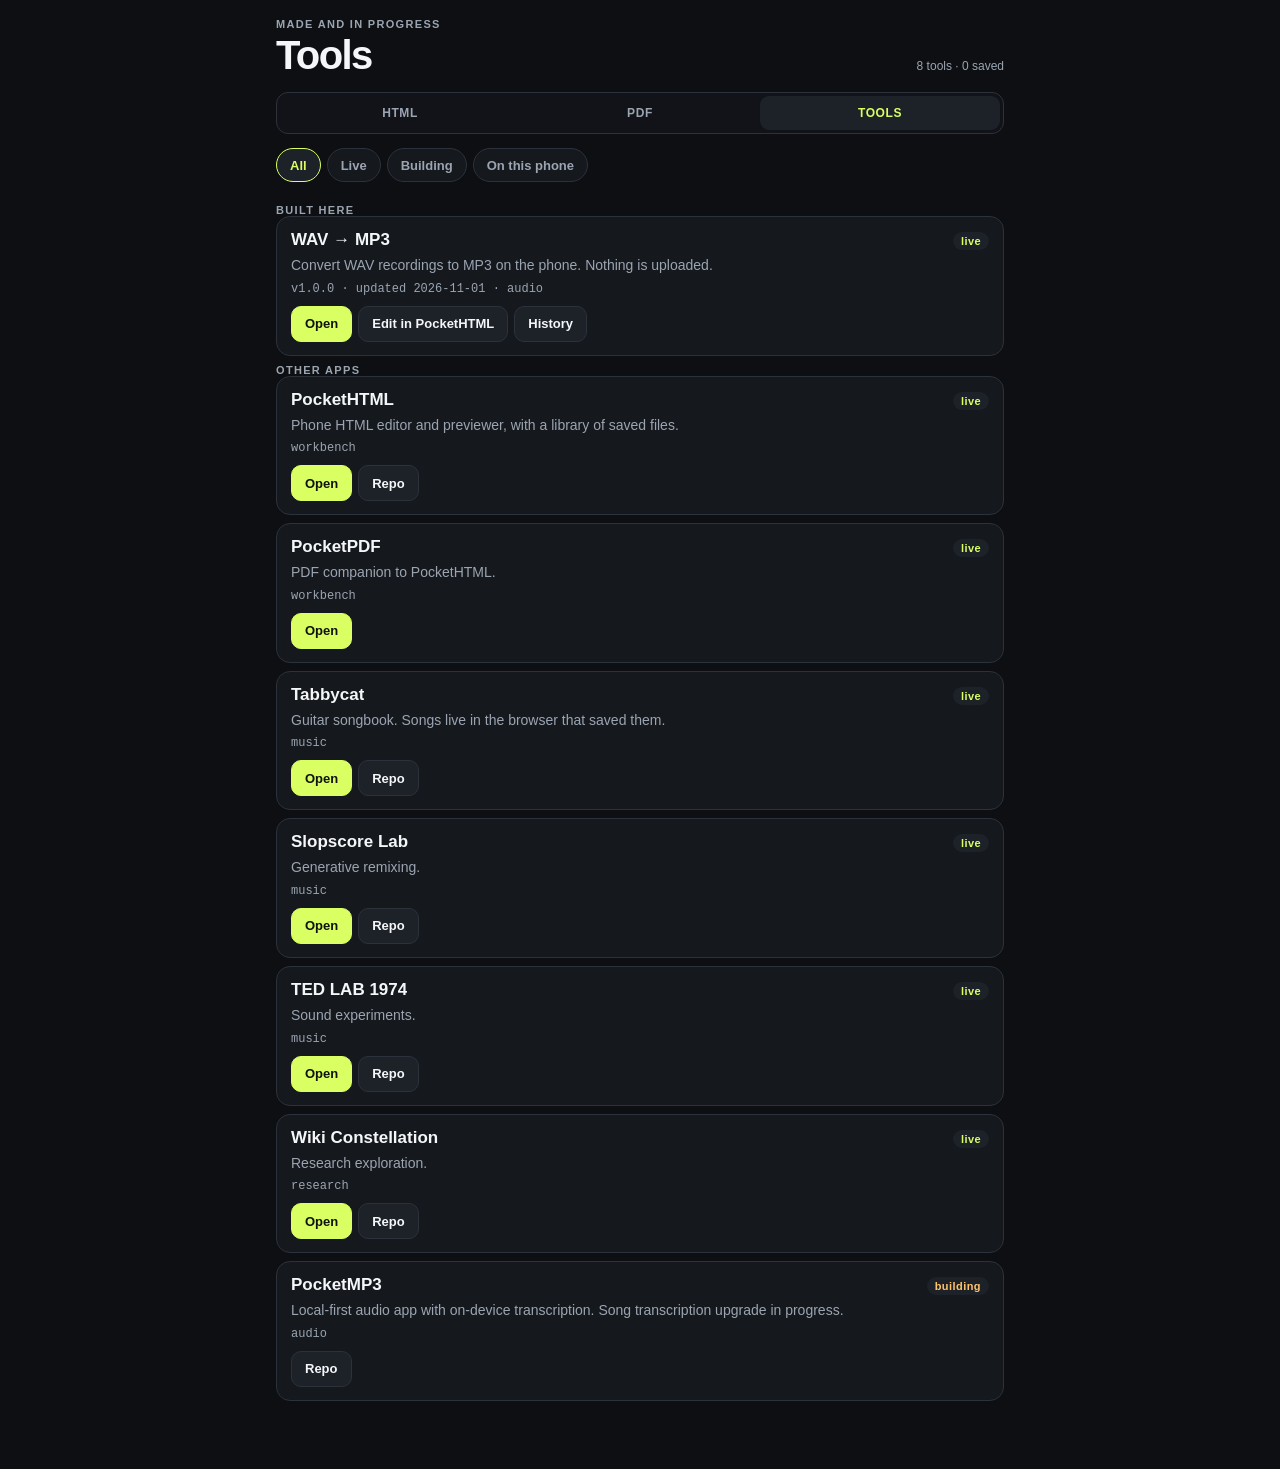
==== tools/index.html @ ff553e3c "Add Library, Tools hub, and WAV to MP3 tool - Library: files opened, imported or started are saved i" ====
<!doctype html>
<html lang="en">
<head>
  <meta charset="utf-8">
  <meta name="viewport" content="width=device-width, initial-scale=1, viewport-fit=cover">
  <meta name="theme-color" content="#0d0f12">
  <meta name="apple-mobile-web-app-capable" content="yes">
  <meta name="apple-mobile-web-app-status-bar-style" content="black-translucent">
  <meta name="apple-mobile-web-app-title" content="Tools">
  <title>Tools</title>
  <link rel="manifest" href="../manifest.webmanifest">
  <link rel="icon" href="../icon.svg" type="image/svg+xml">
  <link rel="apple-touch-icon" href="../apple-touch-icon.png">
  <link rel="stylesheet" href="../styles.css">
  <style>
    .hub { width: min(100%, 760px); margin: 0 auto; padding: calc(18px + var(--safe-top)) 16px calc(28px + var(--safe-bottom)); display: grid; gap: 14px; }
    .hub-top { display: flex; align-items: end; justify-content: space-between; gap: 12px; }
    .hub-count { color: var(--muted); font-size: 12px; padding-bottom: 5px; white-space: nowrap; }
    .filters { display: flex; gap: 6px; overflow-x: auto; scrollbar-width: none; }
    .filters::-webkit-scrollbar { display: none; }
    .chip { min-height: 34px; padding: 0 13px; border: 1px solid var(--line); border-radius: 999px; background: var(--panel); color: var(--muted); font-size: 13px; font-weight: 700; white-space: nowrap; }
    .chip.on { background: var(--panel-2); color: var(--accent); border-color: var(--accent); }
    .group-title { margin: 8px 0 0; color: var(--muted); font-size: 11px; font-weight: 800; letter-spacing: .12em; }
    .cards { display: grid; gap: 8px; }
    .card { border: 1px solid var(--line); border-radius: 14px; background: var(--panel); padding: 13px 14px; display: grid; gap: 6px; }
    .card-top { display: flex; align-items: baseline; justify-content: space-between; gap: 10px; }
    .card-name { font-weight: 750; font-size: 17px; color: var(--text); text-decoration: none; overflow: hidden; text-overflow: ellipsis; white-space: nowrap; }
    .badge { flex: none; font-size: 11px; font-weight: 800; letter-spacing: .04em; padding: 3px 8px; border-radius: 999px; background: var(--panel-2); color: var(--muted); }
    .badge.live { color: var(--accent); }
    .badge.building { color: #ffc46b; }
    .badge.idea { color: #9fb7ff; }
    .badge.draft { color: #c9a6ff; }
    .card-desc { color: var(--muted); font-size: 14px; line-height: 1.4; }
    .card-meta { color: var(--muted); font-size: 12px; font-family: ui-monospace, SFMono-Regular, Menlo, monospace; }
    .card-actions { display: flex; gap: 6px; flex-wrap: wrap; margin-top: 4px; }
    .card-actions a { min-height: 36px; padding: 0 13px; display: inline-flex; align-items: center; border-radius: 10px; border: 1px solid var(--line); background: var(--panel-2); color: var(--text); font-size: 13px; font-weight: 700; text-decoration: none; }
    .card-actions a.primary { background: var(--accent); border-color: var(--accent); color: var(--accent-text); }
    .note { color: var(--muted); font-size: 13px; }
  </style>
</head>
<body>
  <main class="hub">
    <header class="hub-top">
      <div>
        <div class="eyebrow">MADE AND IN PROGRESS</div>
        <h1>Tools</h1>
      </div>
      <div class="hub-count" id="count"></div>
    </header>

    <nav class="pocket-switch" aria-label="Pocket tools">
      <a class="pocket-switch-link" href="../">HTML</a>
      <a class="pocket-switch-link" href="https://pocketpdf.vercel.app/">PDF</a>
      <a class="pocket-switch-link active" href="./" aria-current="page">TOOLS</a>
    </nav>

    <div class="filters" id="filters" role="toolbar" aria-label="Filter">
      <button class="chip on" data-filter="all" type="button">All</button>
      <button class="chip" data-filter="live" type="button">Live</button>
      <button class="chip" data-filter="building" type="button">Building</button>
      <button class="chip" data-filter="phone" type="button">On this phone</button>
    </div>

    <div id="groups"></div>
    <p class="note" id="note"></p>
  </main>

  <script src="../library.js"></script>
  <script>
  (function () {
    const REPO = 'https://github.com/coldysquares/pockethtml-web';
    const groupsEl = document.getElementById('groups');
    const noteEl = document.getElementById('note');
    let registry = { tools: [] };
    let drafts = [];
    let filter = 'all';
    try { filter = localStorage.getItem('pocket.tools.filter') || 'all'; } catch (e) {}

    function el(tag, cls, text) {
      const n = document.createElement(tag);
      if (cls) n.className = cls;
      if (text != null) n.textContent = text;
      return n;
    }
    function link(text, href, primary) {
      const a = el('a', primary ? 'primary' : '', text);
      a.href = href;
      if (/^https?:/.test(href) && !href.startsWith(location.origin)) { a.target = '_blank'; a.rel = 'noopener'; }
      return a;
    }
    function when(ms) {
      return new Date(ms).toLocaleDateString([], { month: 'short', day: 'numeric' });
    }
    function size(b) { return b < 1048576 ? Math.max(1, Math.round(b / 1024)) + ' KB' : (b / 1048576).toFixed(1) + ' MB'; }

    function toolCard(t) {
      const card = el('article', 'card');
      const top = el('div', 'card-top');
      const href = t.kind === 'hosted' ? t.path : t.url;
      const name = href ? link(t.name, href) : el('span', '', t.name);
      name.className = 'card-name';
      top.append(name, el('span', 'badge ' + (t.status || ''), t.status || ''));
      card.append(top);
      if (t.description) card.append(el('div', 'card-desc', t.description));
      const meta = [];
      if (t.version) meta.push('v' + t.version);
      if (t.updated) meta.push('updated ' + t.updated);
      if (t.tags && t.tags.length) meta.push(t.tags.join(', '));
      if (meta.length) card.append(el('div', 'card-meta', meta.join(' · ')));
      const actions = el('div', 'card-actions');
      if (href) actions.append(link('Open', href, true));
      if (t.kind === 'hosted') {
        actions.append(link('Edit in PocketHTML', '../?src=' + encodeURIComponent('/tools/' + t.path + 'index.html')));
        actions.append(link('History', REPO + '/commits/main/tools/' + t.path));
      } else if (t.repo) {
        actions.append(link('Repo', t.repo));
      }
      card.append(actions);
      return card;
    }

    function draftCard(d) {
      const card = el('article', 'card');
      const top = el('div', 'card-top');
      const name = link(d.title || d.name, '../?doc=' + encodeURIComponent(d.id));
      name.className = 'card-name';
      top.append(name, el('span', 'badge draft', 'draft'));
      card.append(top, el('div', 'card-meta', d.name + ' · ' + size(d.size) + ' · ' + when(d.updated)));
      const actions = el('div', 'card-actions');
      actions.append(link('Open', '../?doc=' + encodeURIComponent(d.id), true));
      card.append(actions);
      return card;
    }

    function group(title, items, make) {
      if (!items.length) return;
      groupsEl.append(el('h2', 'group-title', title));
      const list = el('div', 'cards');
      items.forEach(i => list.append(make(i)));
      groupsEl.append(list);
    }

    function render() {
      groupsEl.textContent = '';
      document.querySelectorAll('.chip').forEach(c => c.classList.toggle('on', c.dataset.filter === filter));
      const tools = registry.tools || [];
      const pick = t => filter === 'all' || t.status === filter;
      if (filter !== 'phone') {
        group('BUILT HERE', tools.filter(t => t.kind === 'hosted' && pick(t)), toolCard);
        group('OTHER APPS', tools.filter(t => t.kind !== 'hosted' && pick(t)), toolCard);
      }
      if (filter === 'all' || filter === 'phone' || filter === 'building') {
        group('IN POCKETHTML ON THIS PHONE', drafts, draftCard);
      }
      document.getElementById('count').textContent = tools.length + ' tools · ' + drafts.length + ' saved';
      if (!groupsEl.children.length) groupsEl.append(el('p', 'note', 'Nothing here yet.'));
    }

    document.getElementById('filters').addEventListener('click', e => {
      const chip = e.target.closest('.chip');
      if (!chip) return;
      filter = chip.dataset.filter;
      try { localStorage.setItem('pocket.tools.filter', filter); } catch (err) {}
      render();
    });

    Promise.all([
      fetch('registry.json', { cache: 'no-cache' }).then(r => r.json()).catch(() => { noteEl.textContent = 'Could not load the tool list. Showing what is saved on this phone.'; return { tools: [] }; }),
      (window.PocketLibrary ? window.PocketLibrary.list() : Promise.resolve([])).catch(() => [])
    ]).then(([reg, docs]) => {
      registry = reg;
      drafts = docs;
      render();
    });

    if ('serviceWorker' in navigator) {
      window.addEventListener('load', () => navigator.serviceWorker.register('../sw.js').catch(() => {}));
    }
  })();
  </script>
</body>
</html>
---- styles.css ----
:root {
  color-scheme: dark;
  --bg: #0d0f12;
  --panel: #15181d;
  --panel-2: #1d2128;
  --line: #2c323b;
  --text: #f4f6f8;
  --muted: #9ba5b2;
  --accent: #d9ff62;
  --accent-text: #10130b;
  --safe-top: env(safe-area-inset-top);
  --safe-bottom: env(safe-area-inset-bottom);
  --focus-bar-h: 44px;
}

* { box-sizing: border-box; }
html, body { min-height: 100%; }
body {
  margin: 0;
  background: var(--bg);
  color: var(--text);
  font-family: -apple-system, BlinkMacSystemFont, "SF Pro Text", "Segoe UI", sans-serif;
}
button, textarea, input { font: inherit; }
button { -webkit-tap-highlight-color: transparent; }

.app-shell {
  width: min(100%, 1000px);
  min-height: 100dvh;
  margin: 0 auto;
  padding: calc(18px + var(--safe-top)) 16px calc(18px + var(--safe-bottom));
  display: grid;
  grid-template-rows: auto auto auto auto minmax(0, 1fr) auto;
  gap: 12px;
}

.topbar {
  display: flex;
  align-items: end;
  justify-content: space-between;
  gap: 16px;
}
.topbar-actions {
  display: flex;
  align-items: end;
  gap: 8px;
}
.eyebrow {
  color: var(--muted);
  font-size: 11px;
  font-weight: 700;
  letter-spacing: .12em;
}
h1 {
  margin: 3px 0 0;
  font-size: clamp(28px, 7vw, 40px);
  letter-spacing: -.04em;
}
.status {
  color: var(--muted);
  font-size: 12px;
  white-space: nowrap;
  padding-bottom: 5px;
}
.focus-button {
  min-height: 32px;
  padding: 0 10px;
  border: 1px solid var(--line);
  border-radius: 9px;
  background: var(--panel);
  color: var(--text);
  font-size: 11px;
  font-weight: 750;
  white-space: nowrap;
}
.focus-button:active { transform: scale(.97); }

.pocket-switch {
  display: grid;
  grid-auto-columns: 1fr;
  grid-auto-flow: column;
  padding: 3px;
  background: #111318;
  border: 1px solid var(--line);
  border-radius: 12px;
}
.pocket-switch-link {
  min-height: 34px;
  border-radius: 9px;
  color: var(--muted);
  font-size: 12px;
  font-weight: 800;
  letter-spacing: .05em;
  text-decoration: none;
  display: flex;
  align-items: center;
  justify-content: center;
  -webkit-tap-highlight-color: transparent;
}
.pocket-switch-link.active {
  background: var(--panel-2);
  color: var(--accent);
}

.mode-switch {
  display: grid;
  grid-template-columns: 1fr 1fr;
  padding: 3px;
  background: var(--panel-2);
  border: 1px solid var(--line);
  border-radius: 12px;
}
.mode-button {
  min-height: 40px;
  border: 0;
  border-radius: 9px;
  background: transparent;
  color: var(--muted);
  font-weight: 650;
}
.mode-button.active {
  background: #f5f5f5;
  color: #111;
}

.toolbar {
  display: flex;
  gap: 8px;
  overflow-x: auto;
  scrollbar-width: none;
}
.toolbar::-webkit-scrollbar { display: none; }
.button {
  min-height: 42px;
  padding: 0 15px;
  border: 1px solid var(--line);
  border-radius: 11px;
  font-weight: 700;
  white-space: nowrap;
  display: inline-flex;
  align-items: center;
  justify-content: center;
}
.button.secondary { background: var(--panel); color: var(--text); }
.button.accent { background: var(--accent); border-color: var(--accent); color: var(--accent-text); }
.file-button { position: relative; overflow: hidden; cursor: pointer; }
.file-button input { position: absolute; inset: 0; opacity: 0; cursor: pointer; }

.pane {
  min-height: 0;
  overflow: hidden;
  border: 1px solid var(--line);
  border-radius: 14px;
  background: var(--panel);
}
.code-pane {
  display: grid;
  grid-template-rows: auto minmax(0, 1fr) auto;
}
.filename-row {
  display: flex;
  align-items: center;
  justify-content: space-between;
  gap: 12px;
  min-height: 42px;
  padding: 0 12px;
  border-bottom: 1px solid var(--line);
  font-family: ui-monospace, SFMono-Regular, Menlo, Monaco, monospace;
  font-size: 12px;
}
.hint { color: var(--muted); font-family: inherit; }
#editor {
  width: 100%;
  height: 100%;
  min-height: 48dvh;
  resize: none;
  border: 0;
  outline: 0;
  padding: 15px;
  background: #101216;
  color: #f3f5f7;
  font-family: ui-monospace, SFMono-Regular, Menlo, Monaco, Consolas, monospace;
  font-size: 14px;
  line-height: 1.55;
  tab-size: 2;
  caret-color: var(--accent);
  white-space: pre;
  overflow: auto;
  -webkit-text-size-adjust: 100%;
}
.symbol-bar {
  display: flex;
  gap: 5px;
  padding: 8px;
  overflow-x: auto;
  border-top: 1px solid var(--line);
  background: var(--panel-2);
  scrollbar-width: none;
}
.symbol-bar::-webkit-scrollbar { display: none; }
.symbol-bar button {
  min-width: 42px;
  height: 38px;
  border: 1px solid #3a424d;
  border-radius: 8px;
  background: #242931;
  color: var(--text);
  font-family: ui-monospace, SFMono-Regular, Menlo, monospace;
  font-size: 16px;
}

.preview-pane { background: white; }
#preview {
  width: 100%;
  height: 100%;
  min-height: 62dvh;
  border: 0;
  background: white;
  touch-action: pan-y pinch-zoom;
}
[hidden] { display: none !important; }
footer { color: var(--muted); font-size: 11px; text-align: center; }

.focus-bar {
  position: fixed;
  z-index: 1000;
  inset: 0 0 auto 0;
  height: calc(var(--safe-top) + var(--focus-bar-h));
  padding: var(--safe-top) 10px 0;
  background: rgba(13,15,18,.97);
  border-bottom: 1px solid var(--line);
  align-items: center;
  justify-content: space-between;
  gap: 10px;
}
.focus-bar:not([hidden]) { display: flex; }
.focus-bar-label {
  color: var(--muted);
  font-size: 11px;
  font-weight: 750;
  letter-spacing: .04em;
  white-space: nowrap;
}
.restore-controls {
  min-height: 32px;
  padding: 0 12px;
  border: 1px solid rgba(255,255,255,.18);
  border-radius: 999px;
  background: var(--panel-2);
  color: #fff;
  font-size: 11px;
  font-weight: 750;
  letter-spacing: .01em;
}
.restore-controls:active { transform: scale(.97); }

body.focus-preview {
  height: 100dvh;
  overflow: hidden;
}
body.focus-preview .app-shell {
  width: 100%;
  height: 100dvh;
  min-height: 100dvh;
  padding: 0;
  gap: 0;
  display: block;
}
body.focus-preview .topbar,
body.focus-preview .pocket-switch,
body.focus-preview .mode-switch,
body.focus-preview .toolbar,
body.focus-preview .code-pane,
body.focus-preview footer {
  display: none !important;
}
body.focus-preview .preview-pane {
  display: block !important;
  position: fixed;
  z-index: 1;
  top: calc(var(--safe-top) + var(--focus-bar-h));
  right: 0;
  bottom: 0;
  left: 0;
  width: auto;
  height: auto;
  min-height: 0;
  overflow: hidden;
  border: 0;
  border-radius: 0;
  background: white;
  touch-action: pan-y pinch-zoom;
}
body.focus-preview #preview {
  display: block;
  width: 100%;
  height: 100%;
  min-height: 0;
  overflow: auto;
  -webkit-overflow-scrolling: touch;
  touch-action: pan-y pinch-zoom;
}

@media (max-width: 520px) {
  .topbar { gap: 10px; }
  .topbar-actions {
    flex-direction: column;
    align-items: flex-end;
    gap: 4px;
  }
  .status { padding-bottom: 0; }
  .focus-button { min-height: 30px; padding: 0 9px; }
}

@media (min-width: 780px) {
  .app-shell { padding-left: 24px; padding-right: 24px; }
  #editor, #preview { min-height: 66dvh; }
  body.focus-preview #preview { min-height: 0; }
}

/* ---- Library sheet ---- */
body.sheet-open { overflow: hidden; }
.sheet {
  position: fixed;
  z-index: 2000;
  inset: 0;
  background: rgba(0,0,0,.55);
  display: flex;
  align-items: flex-end;
  justify-content: center;
}
.sheet[hidden] { display: none !important; }
.sheet-panel {
  width: min(100%, 640px);
  max-height: 86dvh;
  display: grid;
  grid-template-rows: auto minmax(0, 1fr) auto;
  gap: 12px;
  padding: 16px 16px calc(16px + var(--safe-bottom));
  background: var(--panel);
  border: 1px solid var(--line);
  border-bottom: 0;
  border-radius: 18px 18px 0 0;
}
.sheet-head {
  display: flex;
  align-items: end;
  justify-content: space-between;
  gap: 12px;
}
.sheet-head h2 { margin: 3px 0 0; font-size: 24px; letter-spacing: -.03em; }
.library-list { overflow-y: auto; display: grid; gap: 8px; align-content: start; }
.library-empty { color: var(--muted); font-size: 14px; margin: 8px 0; }
.library-item {
  display: flex;
  gap: 8px;
  align-items: stretch;
  border: 1px solid var(--line);
  border-radius: 12px;
  background: var(--panel-2);
  overflow: hidden;
}
.library-item.current { border-color: var(--accent); }
.library-open {
  flex: 1;
  min-width: 0;
  display: grid;
  gap: 3px;
  padding: 12px;
  border: 0;
  background: transparent;
  color: var(--text);
  text-align: left;
}
.library-name { font-weight: 700; overflow: hidden; text-overflow: ellipsis; white-space: nowrap; }
.library-meta { color: var(--muted); font-size: 12px; overflow: hidden; text-overflow: ellipsis; white-space: nowrap; }
.library-delete {
  padding: 0 14px;
  border: 0;
  border-left: 1px solid var(--line);
  background: transparent;
  color: #ff8f80;
  font-size: 13px;
  font-weight: 700;
}
.library-tools-link {
  color: var(--accent);
  font-size: 14px;
  font-weight: 700;
  text-decoration: none;
  text-align: center;
  padding: 6px;
}
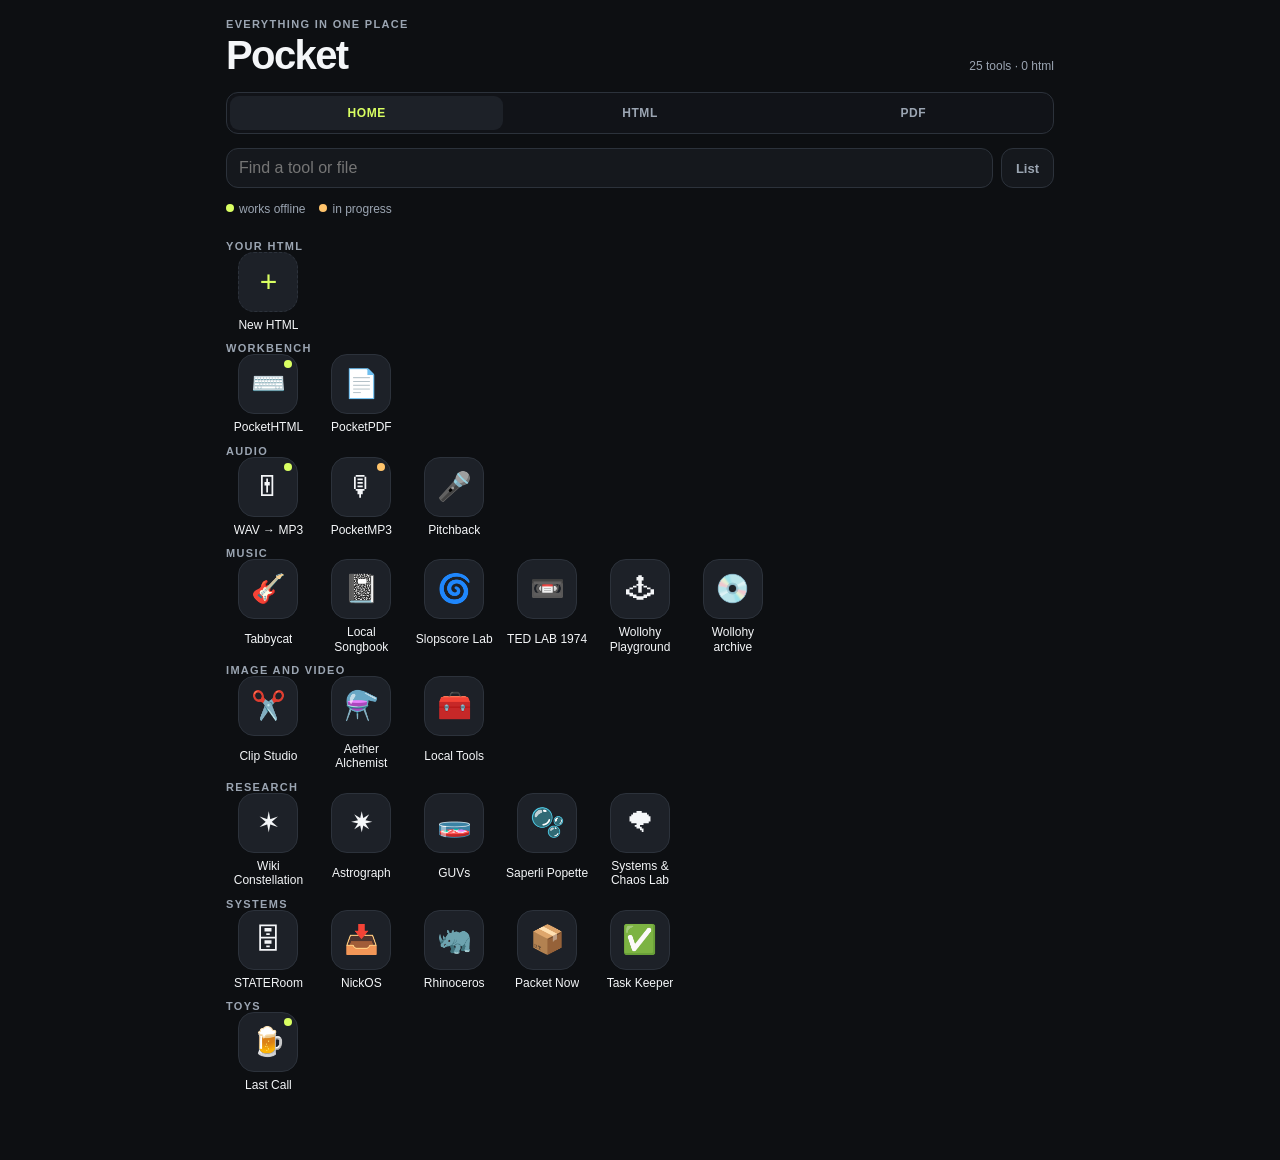
==== commit c07fb3c1: "Add Pocket home grid, move editor to /edit/, add Clear Root is now a home page of every app and save" ====
--- a/tools/index.html
+++ b/tools/index.html
@@ -2,181 +2,9 @@
 <html lang="en">
 <head>
   <meta charset="utf-8">
-  <meta name="viewport" content="width=device-width, initial-scale=1, viewport-fit=cover">
-  <meta name="theme-color" content="#0d0f12">
-  <meta name="apple-mobile-web-app-capable" content="yes">
-  <meta name="apple-mobile-web-app-status-bar-style" content="black-translucent">
-  <meta name="apple-mobile-web-app-title" content="Tools">
-  <title>Tools</title>
-  <link rel="manifest" href="../manifest.webmanifest">
-  <link rel="icon" href="../icon.svg" type="image/svg+xml">
-  <link rel="apple-touch-icon" href="../apple-touch-icon.png">
-  <link rel="stylesheet" href="../styles.css">
-  <style>
-    .hub { width: min(100%, 760px); margin: 0 auto; padding: calc(18px + var(--safe-top)) 16px calc(28px + var(--safe-bottom)); display: grid; gap: 14px; }
-    .hub-top { display: flex; align-items: end; justify-content: space-between; gap: 12px; }
-    .hub-count { color: var(--muted); font-size: 12px; padding-bottom: 5px; white-space: nowrap; }
-    .filters { display: flex; gap: 6px; overflow-x: auto; scrollbar-width: none; }
-    .filters::-webkit-scrollbar { display: none; }
-    .chip { min-height: 34px; padding: 0 13px; border: 1px solid var(--line); border-radius: 999px; background: var(--panel); color: var(--muted); font-size: 13px; font-weight: 700; white-space: nowrap; }
-    .chip.on { background: var(--panel-2); color: var(--accent); border-color: var(--accent); }
-    .group-title { margin: 8px 0 0; color: var(--muted); font-size: 11px; font-weight: 800; letter-spacing: .12em; }
-    .cards { display: grid; gap: 8px; }
-    .card { border: 1px solid var(--line); border-radius: 14px; background: var(--panel); padding: 13px 14px; display: grid; gap: 6px; }
-    .card-top { display: flex; align-items: baseline; justify-content: space-between; gap: 10px; }
-    .card-name { font-weight: 750; font-size: 17px; color: var(--text); text-decoration: none; overflow: hidden; text-overflow: ellipsis; white-space: nowrap; }
-    .badge { flex: none; font-size: 11px; font-weight: 800; letter-spacing: .04em; padding: 3px 8px; border-radius: 999px; background: var(--panel-2); color: var(--muted); }
-    .badge.live { color: var(--accent); }
-    .badge.building { color: #ffc46b; }
-    .badge.idea { color: #9fb7ff; }
-    .badge.draft { color: #c9a6ff; }
-    .card-desc { color: var(--muted); font-size: 14px; line-height: 1.4; }
-    .card-meta { color: var(--muted); font-size: 12px; font-family: ui-monospace, SFMono-Regular, Menlo, monospace; }
-    .card-actions { display: flex; gap: 6px; flex-wrap: wrap; margin-top: 4px; }
-    .card-actions a { min-height: 36px; padding: 0 13px; display: inline-flex; align-items: center; border-radius: 10px; border: 1px solid var(--line); background: var(--panel-2); color: var(--text); font-size: 13px; font-weight: 700; text-decoration: none; }
-    .card-actions a.primary { background: var(--accent); border-color: var(--accent); color: var(--accent-text); }
-    .note { color: var(--muted); font-size: 13px; }
-  </style>
+  <title>Pocket</title>
+  <meta http-equiv="refresh" content="0; url=../">
+  <script>location.replace('../');</script>
 </head>
-<body>
-  <main class="hub">
-    <header class="hub-top">
-      <div>
-        <div class="eyebrow">MADE AND IN PROGRESS</div>
-        <h1>Tools</h1>
-      </div>
-      <div class="hub-count" id="count"></div>
-    </header>
-
-    <nav class="pocket-switch" aria-label="Pocket tools">
-      <a class="pocket-switch-link" href="../">HTML</a>
-      <a class="pocket-switch-link" href="https://pocketpdf.vercel.app/">PDF</a>
-      <a class="pocket-switch-link active" href="./" aria-current="page">TOOLS</a>
-    </nav>
-
-    <div class="filters" id="filters" role="toolbar" aria-label="Filter">
-      <button class="chip on" data-filter="all" type="button">All</button>
-      <button class="chip" data-filter="live" type="button">Live</button>
-      <button class="chip" data-filter="building" type="button">Building</button>
-      <button class="chip" data-filter="phone" type="button">On this phone</button>
-    </div>
-
-    <div id="groups"></div>
-    <p class="note" id="note"></p>
-  </main>
-
-  <script src="../library.js"></script>
-  <script>
-  (function () {
-    const REPO = 'https://github.com/coldysquares/pockethtml-web';
-    const groupsEl = document.getElementById('groups');
-    const noteEl = document.getElementById('note');
-    let registry = { tools: [] };
-    let drafts = [];
-    let filter = 'all';
-    try { filter = localStorage.getItem('pocket.tools.filter') || 'all'; } catch (e) {}
-
-    function el(tag, cls, text) {
-      const n = document.createElement(tag);
-      if (cls) n.className = cls;
-      if (text != null) n.textContent = text;
-      return n;
-    }
-    function link(text, href, primary) {
-      const a = el('a', primary ? 'primary' : '', text);
-      a.href = href;
-      if (/^https?:/.test(href) && !href.startsWith(location.origin)) { a.target = '_blank'; a.rel = 'noopener'; }
-      return a;
-    }
-    function when(ms) {
-      return new Date(ms).toLocaleDateString([], { month: 'short', day: 'numeric' });
-    }
-    function size(b) { return b < 1048576 ? Math.max(1, Math.round(b / 1024)) + ' KB' : (b / 1048576).toFixed(1) + ' MB'; }
-
-    function toolCard(t) {
-      const card = el('article', 'card');
-      const top = el('div', 'card-top');
-      const href = t.kind === 'hosted' ? t.path : t.url;
-      const name = href ? link(t.name, href) : el('span', '', t.name);
-      name.className = 'card-name';
-      top.append(name, el('span', 'badge ' + (t.status || ''), t.status || ''));
-      card.append(top);
-      if (t.description) card.append(el('div', 'card-desc', t.description));
-      const meta = [];
-      if (t.version) meta.push('v' + t.version);
-      if (t.updated) meta.push('updated ' + t.updated);
-      if (t.tags && t.tags.length) meta.push(t.tags.join(', '));
-      if (meta.length) card.append(el('div', 'card-meta', meta.join(' · ')));
-      const actions = el('div', 'card-actions');
-      if (href) actions.append(link('Open', href, true));
-      if (t.kind === 'hosted') {
-        actions.append(link('Edit in PocketHTML', '../?src=' + encodeURIComponent('/tools/' + t.path + 'index.html')));
-        actions.append(link('History', REPO + '/commits/main/tools/' + t.path));
-      } else if (t.repo) {
-        actions.append(link('Repo', t.repo));
-      }
-      card.append(actions);
-      return card;
-    }
-
-    function draftCard(d) {
-      const card = el('article', 'card');
-      const top = el('div', 'card-top');
-      const name = link(d.title || d.name, '../?doc=' + encodeURIComponent(d.id));
-      name.className = 'card-name';
-      top.append(name, el('span', 'badge draft', 'draft'));
-      card.append(top, el('div', 'card-meta', d.name + ' · ' + size(d.size) + ' · ' + when(d.updated)));
-      const actions = el('div', 'card-actions');
-      actions.append(link('Open', '../?doc=' + encodeURIComponent(d.id), true));
-      card.append(actions);
-      return card;
-    }
-
-    function group(title, items, make) {
-      if (!items.length) return;
-      groupsEl.append(el('h2', 'group-title', title));
-      const list = el('div', 'cards');
-      items.forEach(i => list.append(make(i)));
-      groupsEl.append(list);
-    }
-
-    function render() {
-      groupsEl.textContent = '';
-      document.querySelectorAll('.chip').forEach(c => c.classList.toggle('on', c.dataset.filter === filter));
-      const tools = registry.tools || [];
-      const pick = t => filter === 'all' || t.status === filter;
-      if (filter !== 'phone') {
-        group('BUILT HERE', tools.filter(t => t.kind === 'hosted' && pick(t)), toolCard);
-        group('OTHER APPS', tools.filter(t => t.kind !== 'hosted' && pick(t)), toolCard);
-      }
-      if (filter === 'all' || filter === 'phone' || filter === 'building') {
-        group('IN POCKETHTML ON THIS PHONE', drafts, draftCard);
-      }
-      document.getElementById('count').textContent = tools.length + ' tools · ' + drafts.length + ' saved';
-      if (!groupsEl.children.length) groupsEl.append(el('p', 'note', 'Nothing here yet.'));
-    }
-
-    document.getElementById('filters').addEventListener('click', e => {
-      const chip = e.target.closest('.chip');
-      if (!chip) return;
-      filter = chip.dataset.filter;
-      try { localStorage.setItem('pocket.tools.filter', filter); } catch (err) {}
-      render();
-    });
-
-    Promise.all([
-      fetch('registry.json', { cache: 'no-cache' }).then(r => r.json()).catch(() => { noteEl.textContent = 'Could not load the tool list. Showing what is saved on this phone.'; return { tools: [] }; }),
-      (window.PocketLibrary ? window.PocketLibrary.list() : Promise.resolve([])).catch(() => [])
-    ]).then(([reg, docs]) => {
-      registry = reg;
-      drafts = docs;
-      render();
-    });
-
-    if ('serviceWorker' in navigator) {
-      window.addEventListener('load', () => navigator.serviceWorker.register('../sw.js').catch(() => {}));
-    }
-  })();
-  </script>
-</body>
+<body><a href="../">Pocket home</a></body>
 </html>
